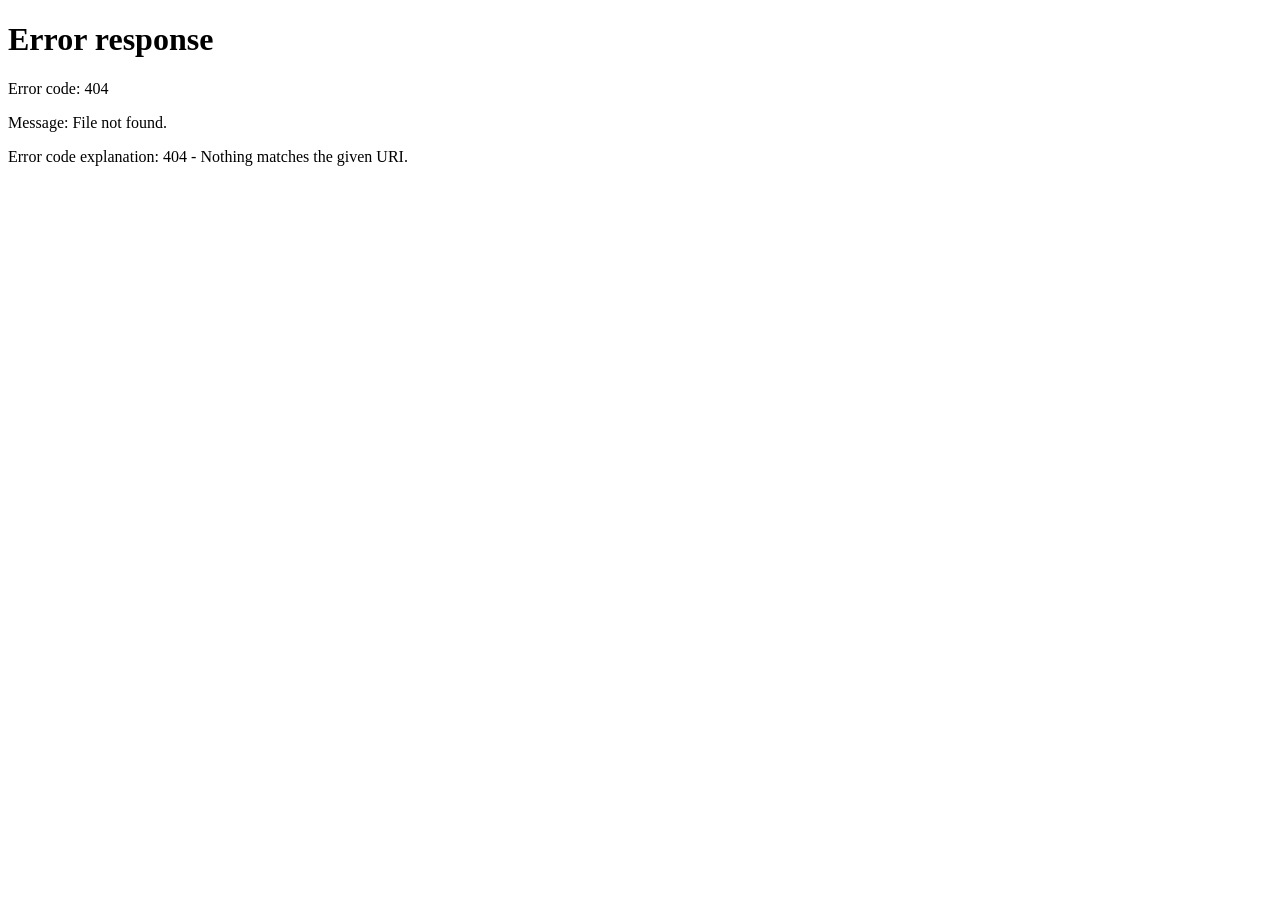
==== index.html @ edd1c362 "Initial PLNA deployment" ====
<!DOCTYPE html>
<html><head><meta charset="UTF-8"><meta http-equiv="refresh" content="0;url=gate.html"><title>PLNA</title></head>
<body><script>window.location.replace('gate.html');</script></body></html>
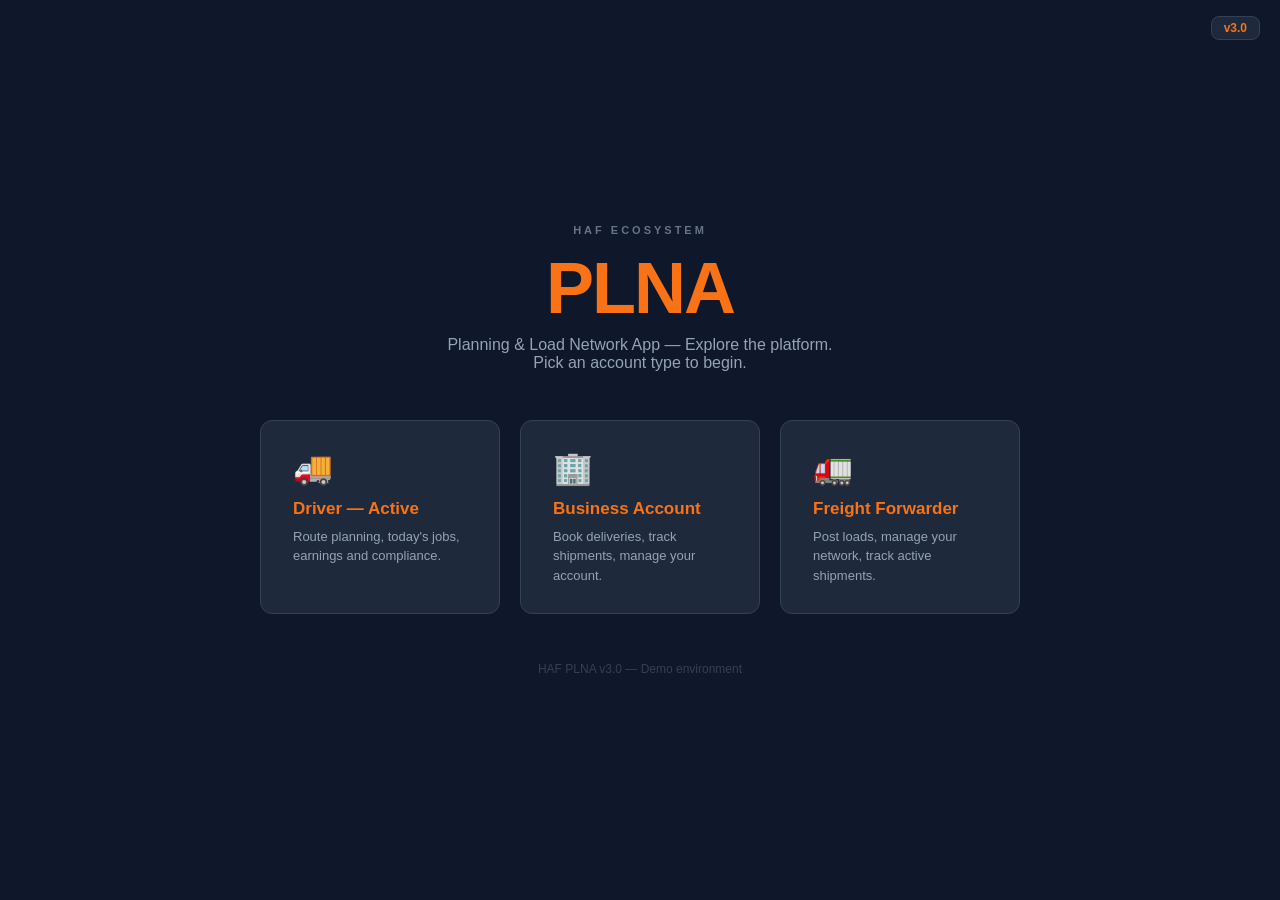
==== commit f5e86e97: "demo: PLNA V3 demo landing — 3 account type tiles" ====
--- a/index.html
+++ b/index.html
@@ -1,3 +1,38 @@
-<!DOCTYPE html>
-<html><head><meta charset="UTF-8"><meta http-equiv="refresh" content="0;url=gate.html"><title>PLNA</title></head>
-<body><script>window.location.replace('gate.html');</script></body></html>
+<!DOCTYPE html><html lang="en"><head><meta charset="UTF-8"><meta name="viewport" content="width=device-width,initial-scale=1"><title>PLNA Demo — HAF Ecosystem</title><style>
+*{margin:0;padding:0;box-sizing:border-box}
+body{background:#0F172A;color:#F1F5F9;font-family:-apple-system,BlinkMacSystemFont,'Inter','Segoe UI',sans-serif;min-height:100vh;display:flex;flex-direction:column;align-items:center;justify-content:center;padding:40px 20px}
+.version{position:fixed;top:16px;right:20px;background:#1E293B;color:#F97316;border:1px solid #334155;border-radius:8px;padding:4px 12px;font-size:12px;font-weight:700}
+.eyebrow{font-size:11px;font-weight:700;letter-spacing:3px;color:#64748B;text-transform:uppercase;margin-bottom:16px}
+.logo{font-size:72px;font-weight:900;color:#F97316;line-height:1;margin-bottom:12px;letter-spacing:-2px}
+.subtitle{font-size:16px;color:#94A3B8;margin-bottom:48px;text-align:center;max-width:400px}
+.tiles{display:flex;gap:20px;flex-wrap:wrap;justify-content:center}
+.tile{display:block;background:#1E293B;border:1px solid #334155;border-radius:12px;padding:28px 32px;text-decoration:none;color:#F1F5F9;width:240px;transition:border-color .2s,transform .2s}
+.tile:hover{border-color:#F97316;transform:translateY(-3px)}
+.tile-icon{font-size:32px;margin-bottom:12px}
+.tile-title{font-size:17px;font-weight:700;color:#F97316;margin-bottom:8px}
+.tile-desc{font-size:13px;color:#94A3B8;line-height:1.5}
+.footer{margin-top:48px;font-size:12px;color:#334155}
+</style></head><body>
+<div class="version">v3.0</div>
+<div class="eyebrow">HAF Ecosystem</div>
+<div class="logo">PLNA</div>
+<div class="subtitle">Planning &amp; Load Network App — Explore the platform. Pick an account type to begin.</div>
+<div class="tiles">
+<a class="tile" href="driver.html">
+<div class="tile-icon">🚚</div>
+<div class="tile-title">Driver — Active</div>
+<div class="tile-desc">Route planning, today's jobs, earnings and compliance.</div>
+</a>
+<a class="tile" href="business.html">
+<div class="tile-icon">🏢</div>
+<div class="tile-title">Business Account</div>
+<div class="tile-desc">Book deliveries, track shipments, manage your account.</div>
+</a>
+<a class="tile" href="freight.html">
+<div class="tile-icon">🚛</div>
+<div class="tile-title">Freight Forwarder</div>
+<div class="tile-desc">Post loads, manage your network, track active shipments.</div>
+</a>
+</div>
+<div class="footer">HAF PLNA v3.0 — Demo environment</div>
+</body></html>
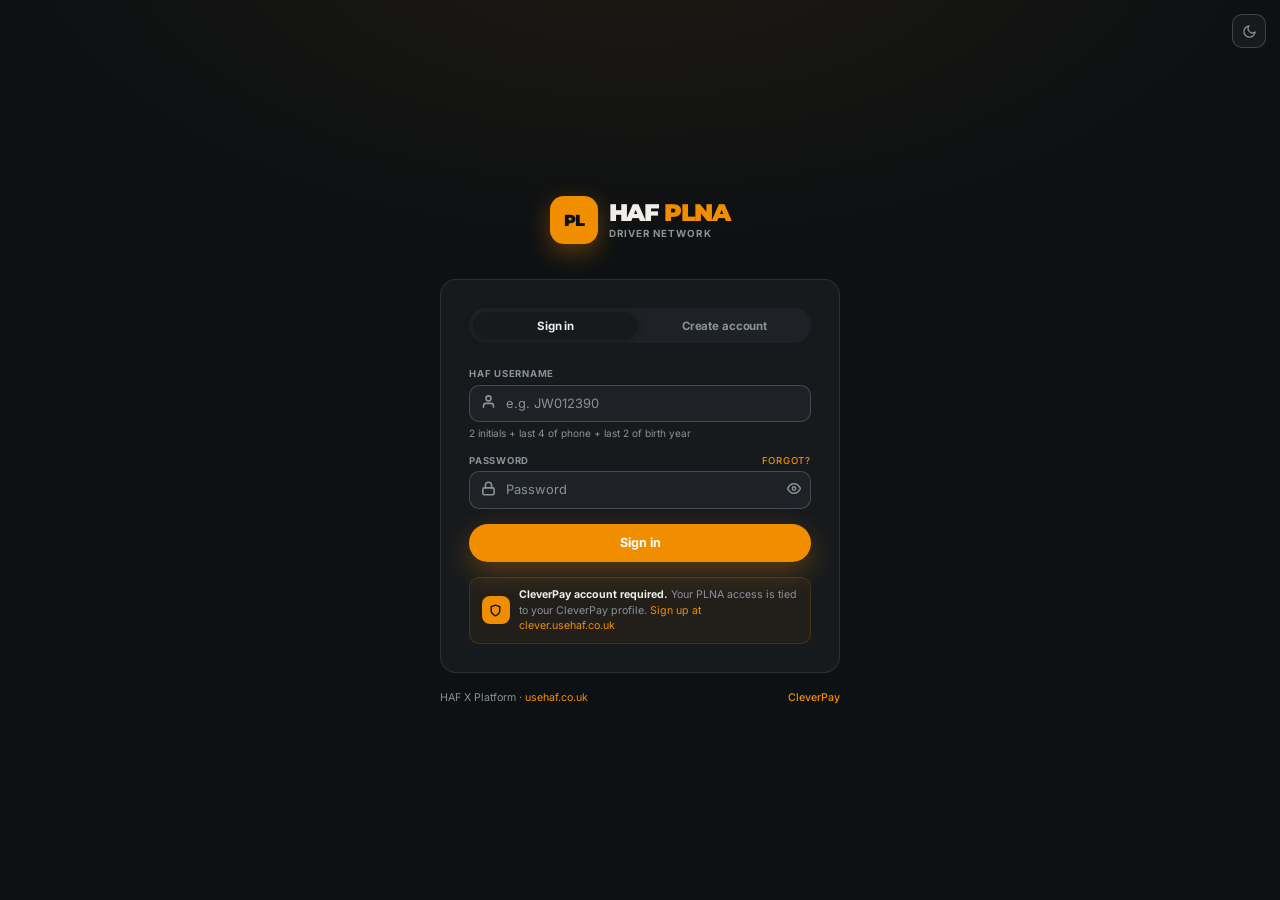
==== commit a95adaaf: "Fix broken redirect — point index.html to login.html (gate.html never existed)" ====
--- a/index.html
+++ b/index.html
@@ -1,38 +1,2 @@
-<!DOCTYPE html><html lang="en"><head><meta charset="UTF-8"><meta name="viewport" content="width=device-width,initial-scale=1"><title>PLNA Demo — HAF Ecosystem</title><style>
-*{margin:0;padding:0;box-sizing:border-box}
-body{background:#0F172A;color:#F1F5F9;font-family:-apple-system,BlinkMacSystemFont,'Inter','Segoe UI',sans-serif;min-height:100vh;display:flex;flex-direction:column;align-items:center;justify-content:center;padding:40px 20px}
-.version{position:fixed;top:16px;right:20px;background:#1E293B;color:#F97316;border:1px solid #334155;border-radius:8px;padding:4px 12px;font-size:12px;font-weight:700}
-.eyebrow{font-size:11px;font-weight:700;letter-spacing:3px;color:#64748B;text-transform:uppercase;margin-bottom:16px}
-.logo{font-size:72px;font-weight:900;color:#F97316;line-height:1;margin-bottom:12px;letter-spacing:-2px}
-.subtitle{font-size:16px;color:#94A3B8;margin-bottom:48px;text-align:center;max-width:400px}
-.tiles{display:flex;gap:20px;flex-wrap:wrap;justify-content:center}
-.tile{display:block;background:#1E293B;border:1px solid #334155;border-radius:12px;padding:28px 32px;text-decoration:none;color:#F1F5F9;width:240px;transition:border-color .2s,transform .2s}
-.tile:hover{border-color:#F97316;transform:translateY(-3px)}
-.tile-icon{font-size:32px;margin-bottom:12px}
-.tile-title{font-size:17px;font-weight:700;color:#F97316;margin-bottom:8px}
-.tile-desc{font-size:13px;color:#94A3B8;line-height:1.5}
-.footer{margin-top:48px;font-size:12px;color:#334155}
-</style></head><body>
-<div class="version">v3.0</div>
-<div class="eyebrow">HAF Ecosystem</div>
-<div class="logo">PLNA</div>
-<div class="subtitle">Planning &amp; Load Network App — Explore the platform. Pick an account type to begin.</div>
-<div class="tiles">
-<a class="tile" href="driver.html">
-<div class="tile-icon">🚚</div>
-<div class="tile-title">Driver — Active</div>
-<div class="tile-desc">Route planning, today's jobs, earnings and compliance.</div>
-</a>
-<a class="tile" href="business.html">
-<div class="tile-icon">🏢</div>
-<div class="tile-title">Business Account</div>
-<div class="tile-desc">Book deliveries, track shipments, manage your account.</div>
-</a>
-<a class="tile" href="freight.html">
-<div class="tile-icon">🚛</div>
-<div class="tile-title">Freight Forwarder</div>
-<div class="tile-desc">Post loads, manage your network, track active shipments.</div>
-</a>
-</div>
-<div class="footer">HAF PLNA v3.0 — Demo environment</div>
-</body></html>
+<!DOCTYPE html>
+<html><head><meta charset="UTF-8"><meta http-equiv="refresh" content="0;url=login.html"><title>PLNA</title></head><body><script>window.location.replace('login.html');</script></body></html>
